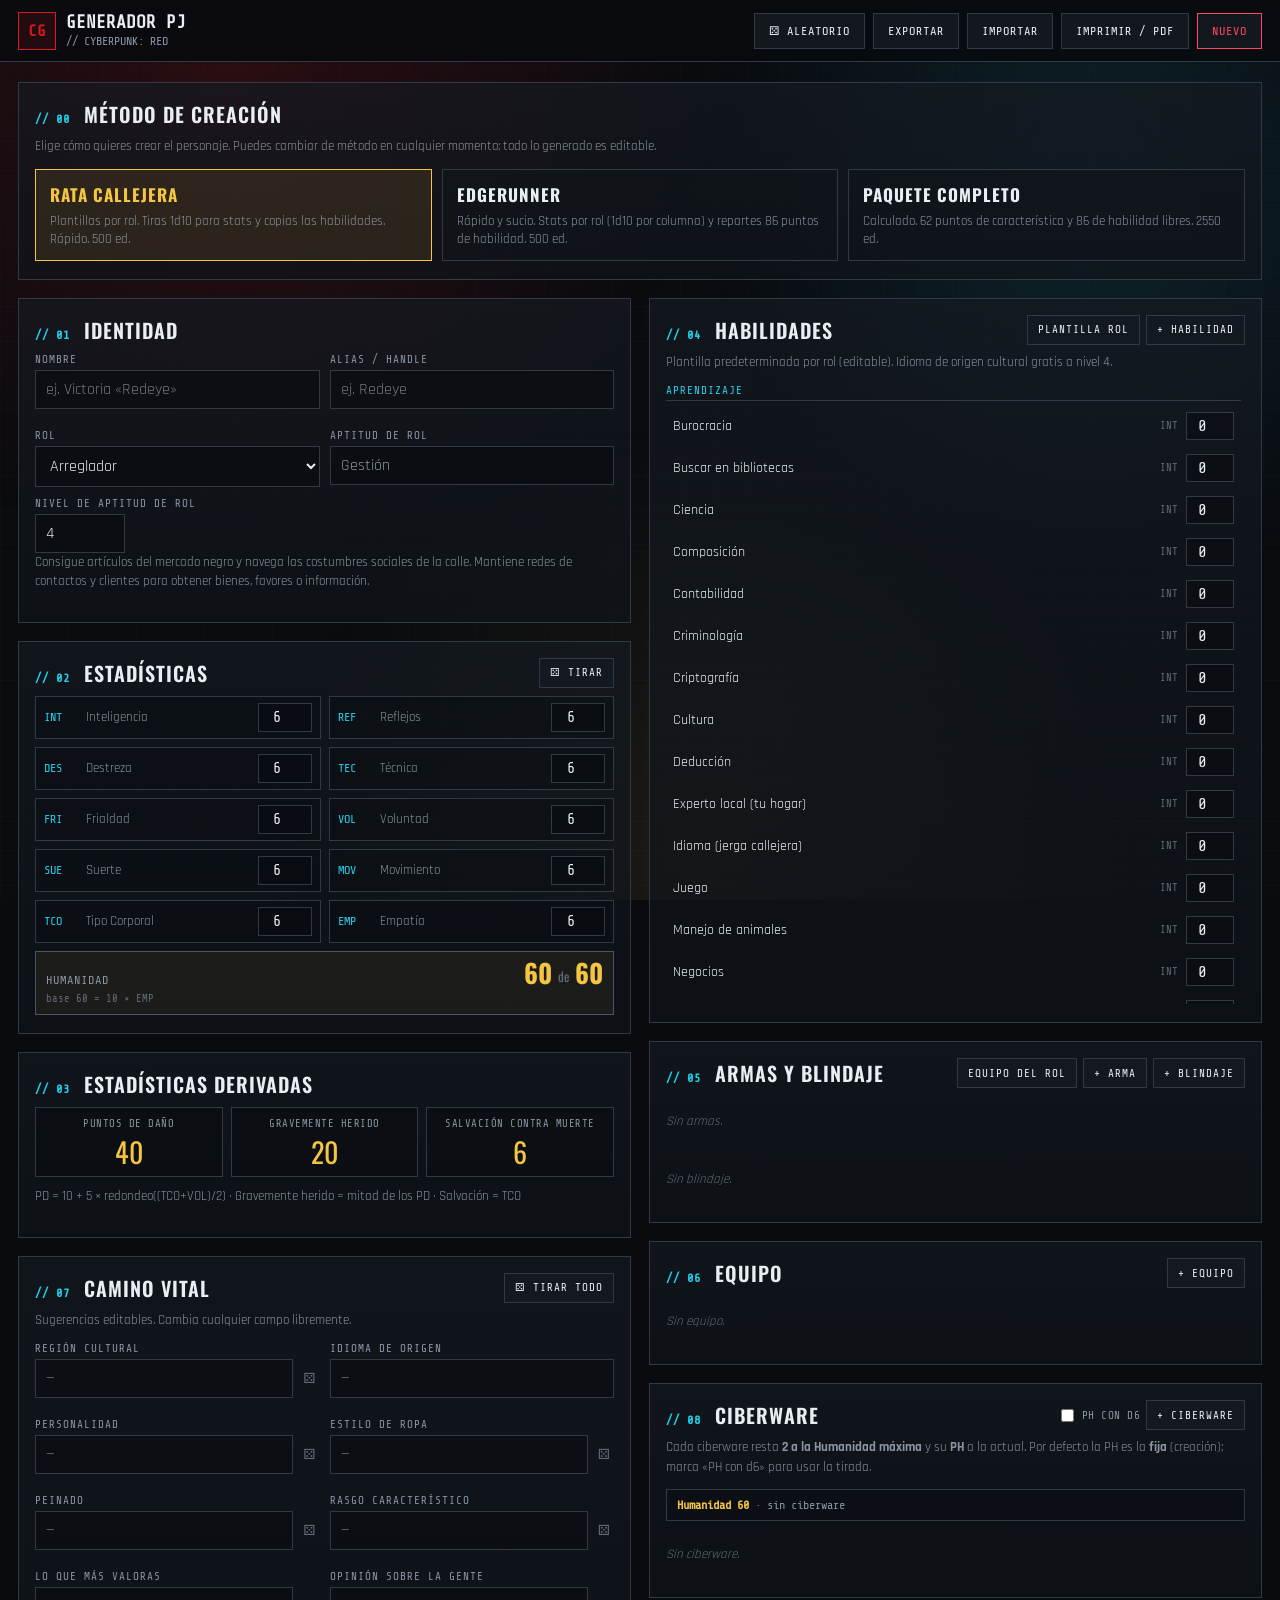
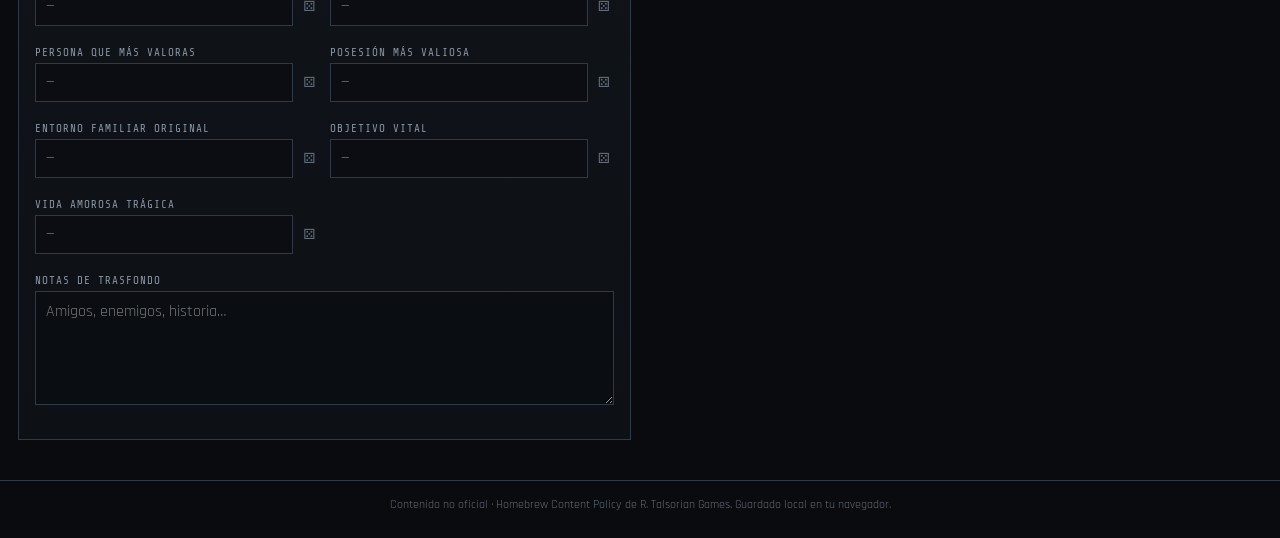
==== character-generator/index.html @ e517148e "Add Trauma Team data, HTML structure, and CSS styles for Cyberpunk RED application" ====
<!doctype html>
<html lang="es">
  <head>
    <meta charset="UTF-8" />
    <meta name="viewport" content="width=device-width, initial-scale=1.0" />
    <meta
      name="description"
      content="Generador de personajes para Cyberpunk RED: rol, estadísticas, habilidades, equipo, ciberware y camino vital con las reglas del manual básico."
    />
    <title>Generador de personajes // CyberPunk: RED</title>
    <link rel="preconnect" href="https://fonts.googleapis.com" />
    <link rel="preconnect" href="https://fonts.gstatic.com" crossorigin />
    <link
      href="https://fonts.googleapis.com/css2?family=Rajdhani:wght@400;500;600;700&family=Oswald:wght@400;500;600;700&family=Share+Tech+Mono&display=swap"
      rel="stylesheet"
    />
    <link rel="stylesheet" href="./styles.css" />
  </head>
  <body>
    <div class="hud-grid-field" aria-hidden="true"></div>
    <div class="hud-radial" aria-hidden="true"></div>
    <div class="hud-scanlines" aria-hidden="true"></div>

    <div class="app-shell">
      <!-- ============= TOPBAR ============= -->
      <header class="topbar">
        <a href="../" class="brand-lockup" aria-label="Volver al terminal">
          <span class="brand-mark">CG</span>
          <span class="brand-text">
            <strong>GENERADOR PJ</strong>
            <small>// CyberPunk: RED</small>
          </span>
        </a>
        <div class="topbar-actions">
          <button class="command-button" type="button" data-action="randomize" title="Autocompletar personaje al azar">
            ⚄ Aleatorio
          </button>
          <button class="command-button" type="button" data-action="export" title="Exportar personaje (JSON)">
            Exportar
          </button>
          <button class="command-button" type="button" data-action="import" title="Importar personaje (JSON)">
            Importar
          </button>
          <button class="command-button" type="button" data-action="print" title="Imprimir / Guardar como PDF">
            Imprimir / PDF
          </button>
          <button class="command-button danger" type="button" data-action="reset" title="Empezar de cero">
            Nuevo
          </button>
        </div>
      </header>

      <main class="workspace">
        <!-- ============= MÉTODO ============= -->
        <section class="card" id="cardMethod">
          <h2 class="section-title"><span class="section-mono">// 00</span> Método de creación</h2>
          <p class="hint">
            Elige cómo quieres crear el personaje. Puedes cambiar de método en cualquier momento; todo lo generado es
            editable.
          </p>
          <div class="method-grid" id="methodGrid">
            <button class="method-chip" type="button" data-method="streetrat">
              <strong>Rata Callejera</strong>
              <span>Plantillas por rol. Tiras 1d10 para stats y copias las habilidades. Rápido. 500&thinsp;ed.</span>
            </button>
            <button class="method-chip" type="button" data-method="edgerunner">
              <strong>Edgerunner</strong>
              <span>Rápido y sucio. Stats por rol (1d10 por columna) y repartes 86 puntos de habilidad. 500&thinsp;ed.</span>
            </button>
            <button class="method-chip" type="button" data-method="complete">
              <strong>Paquete Completo</strong>
              <span>Calculado. 62 puntos de característica y 86 de habilidad libres. 2550&thinsp;ed.</span>
            </button>
          </div>
        </section>

        <div class="columns">
          <!-- ============= COLUMNA IZQUIERDA ============= -->
          <div class="col col-left">
            <!-- Identidad -->
            <section class="card" id="cardIdentity">
              <h2 class="section-title"><span class="section-mono">// 01</span> Identidad</h2>
              <div class="grid-2">
                <div class="field">
                  <label class="field-label" for="charName">Nombre</label>
                  <input id="charName" class="input" type="text" placeholder="ej. Victoria «Redeye»" />
                </div>
                <div class="field">
                  <label class="field-label" for="charAlias">Alias / Handle</label>
                  <input id="charAlias" class="input" type="text" placeholder="ej. Redeye" />
                </div>
                <div class="field">
                  <label class="field-label" for="roleSelect">Rol</label>
                  <select id="roleSelect" class="input"></select>
                </div>
                <div class="field">
                  <label class="field-label" for="roleAbility">Aptitud de rol</label>
                  <input id="roleAbility" class="input" type="text" readonly />
                </div>
              </div>
              <div class="field">
                <label class="field-label" for="roleAbilityRank">Nivel de aptitud de rol</label>
                <input id="roleAbilityRank" class="input input-narrow" type="number" min="1" max="10" value="4" />
                <p class="hint" id="roleAbilityDesc"></p>
              </div>
            </section>

            <!-- Estadísticas -->
            <section class="card" id="cardStats">
              <div class="card-head">
                <h2 class="section-title"><span class="section-mono">// 02</span> Estadísticas</h2>
                <div class="head-tools">
                  <span class="budget" id="statBudget" hidden>62 pts</span>
                  <button class="command-button small" type="button" data-action="roll-stats" title="Tirar estadísticas">
                    ⚄ Tirar
                  </button>
                </div>
              </div>
              <div class="stat-grid" id="statGrid"></div>
              <div class="stat-hum" id="statHum">
                <div class="stat-hum-main">
                  <span class="stat-hum-label">Humanidad</span>
                  <span class="stat-hum-value"><b id="statHumCur">—</b><span class="stat-hum-sep">de</span><b id="statHumMax">—</b></span>
                </div>
                <span class="stat-hum-note" id="statHumNote"></span>
              </div>
            </section>

            <!-- Derivadas -->
            <section class="card" id="cardDerived">
              <h2 class="section-title"><span class="section-mono">// 03</span> Estadísticas derivadas</h2>
              <div class="derived-grid derived-grid-3" id="derivedGrid">
                <div class="derived-box">
                  <span class="derived-label">Puntos de daño</span>
                  <span class="derived-value" id="dHp">—</span>
                </div>
                <div class="derived-box">
                  <span class="derived-label">Gravemente herido</span>
                  <span class="derived-value" id="dSw">—</span>
                </div>
                <div class="derived-box">
                  <span class="derived-label">Salvación contra muerte</span>
                  <span class="derived-value" id="dDeath">—</span>
                </div>
              </div>
              <p class="hint">
                PD = 10 + 5 × redondeo((TCO+VOL)/2) · Gravemente herido = mitad de los PD · Salvación = TCO
              </p>
            </section>

            <!-- Camino vital -->
            <section class="card" id="cardLifepath">
              <div class="card-head">
                <h2 class="section-title"><span class="section-mono">// 07</span> Camino vital</h2>
                <button class="command-button small" type="button" data-action="roll-lifepath" title="Tirar camino vital">
                  ⚄ Tirar todo
                </button>
              </div>
              <p class="hint">Sugerencias editables. Cambia cualquier campo libremente.</p>
              <div class="lifepath-grid" id="lifepathGrid"></div>
              <div class="field">
                <label class="field-label" for="lifepathNotes">Notas de trasfondo</label>
                <textarea id="lifepathNotes" class="input textarea" rows="4" placeholder="Amigos, enemigos, historia…"></textarea>
              </div>
            </section>
          </div>

          <!-- ============= COLUMNA DERECHA ============= -->
          <div class="col col-right">
            <!-- Habilidades -->
            <section class="card" id="cardSkills">
              <div class="card-head">
                <h2 class="section-title"><span class="section-mono">// 04</span> Habilidades</h2>
                <div class="head-tools">
                  <span class="budget" id="skillBudget" hidden>86 pts</span>
                  <button class="command-button small" type="button" data-action="apply-package" title="Aplicar plantilla del rol">
                    Plantilla rol
                  </button>
                  <button class="command-button small" type="button" data-action="add-skill" title="Añadir habilidad">
                    + Habilidad
                  </button>
                </div>
              </div>
              <p class="hint" id="skillHint"></p>
              <div class="skill-list" id="skillList"></div>
            </section>

            <!-- Armas y blindaje -->
            <section class="card" id="cardCombat">
              <div class="card-head">
                <h2 class="section-title"><span class="section-mono">// 05</span> Armas y blindaje</h2>
                <div class="head-tools">
                  <button class="command-button small" type="button" data-action="starter-gear" title="Equipo inicial del rol">
                    Equipo del rol
                  </button>
                  <button class="command-button small" type="button" data-action="add-weapon">+ Arma</button>
                  <button class="command-button small" type="button" data-action="add-armor">+ Blindaje</button>
                </div>
              </div>
              <div class="tag-list" id="weaponList"></div>
              <div class="tag-list" id="armorList"></div>
            </section>

            <!-- Equipo -->
            <section class="card" id="cardGear">
              <div class="card-head">
                <h2 class="section-title"><span class="section-mono">// 06</span> Equipo</h2>
                <button class="command-button small" type="button" data-action="add-gear">+ Equipo</button>
              </div>
              <div class="tag-list" id="gearList"></div>
            </section>

            <!-- Ciberware -->
            <section class="card" id="cardCyber">
              <div class="card-head">
                <h2 class="section-title"><span class="section-mono">// 08</span> Ciberware</h2>
                <div class="head-tools">
                  <label class="check" title="Por defecto la PH es fija (creación). Marca para tirar el d6.">
                    <input type="checkbox" id="cyberRollToggle" /> PH con d6
                  </label>
                  <button class="command-button small" type="button" data-action="reroll-ph" id="rerollPhBtn" hidden>
                    ⚄ Tirar PH
                  </button>
                  <button class="command-button small" type="button" data-action="add-cyber">+ Ciberware</button>
                </div>
              </div>
              <p class="hint">
                Cada ciberware resta <strong>2 a la Humanidad máxima</strong> y su <strong>PH</strong> a la actual.
                Por defecto la PH es la <strong>fija</strong> (creación); marca «PH con d6» para usar la tirada.
              </p>
              <div class="cyber-summary" id="cyberSummary"></div>
              <div class="tag-list" id="cyberList"></div>
            </section>
          </div>
        </div>
      </main>

      <footer class="app-footer">
        <span>Contenido no oficial · Homebrew Content Policy de R. Talsorian Games. Guardado local en tu navegador.</span>
      </footer>
    </div>

    <!-- ============= MODAL PICKER ============= -->
    <div class="modal-backdrop" id="modalBackdrop" hidden>
      <div class="modal" role="dialog" aria-modal="true" aria-labelledby="modalTitle">
        <div class="modal-head">
          <h3 id="modalTitle">Añadir</h3>
          <button class="icon-button" type="button" data-action="close-modal" aria-label="Cerrar">×</button>
        </div>
        <input id="modalSearch" class="input" type="text" placeholder="Buscar…" autocomplete="off" />
        <div class="modal-body" id="modalBody"></div>
        <div class="modal-foot">
          <button class="command-button" type="button" data-action="close-modal">Cerrar</button>
          <button class="command-button primary" type="button" data-action="add-custom">Añadir texto libre</button>
        </div>
      </div>
    </div>

    <!-- ============= HOJA IMPRIMIBLE ============= -->
    <div id="printSheet" class="print-sheet" aria-hidden="true"></div>

    <input type="file" id="importFile" accept="application/json,.json" hidden />

    <script src="./data.js"></script>
    <script src="./app.js"></script>
  </body>
</html>
---- character-generator/styles.css ----
:root {
  --bg: #090b0f;
  --bg-elevated: #10141a;
  --bg-panel: #151a21;
  --bg-panel-2: #1b2028;
  --fg: #e9eef2;
  --muted: #8a95a3;
  --muted-2: #626b78;
  --border: #303946;
  --border-strong: #4a5464;
  --primary: #f5c542;
  --danger: #ff4661;
  --danger-2: #d71920;
  --cyan: #22d3ee;
  --success: #35d07f;
  --warning: #f5a623;
  --font-ui: "Rajdhani", system-ui, sans-serif;
  --font-display: "Oswald", "Arial Narrow", sans-serif;
  --font-mono: "Share Tech Mono", ui-monospace, monospace;
}

* {
  box-sizing: border-box;
}

[hidden] {
  display: none !important;
}

html,
body {
  min-height: 100%;
}

body {
  margin: 0;
  background: var(--bg);
  color: var(--fg);
  font-family: var(--font-ui);
  overflow-x: hidden;
}

button {
  font: inherit;
  color: inherit;
  cursor: pointer;
}

input,
select,
textarea {
  font: inherit;
  color: inherit;
}

/* ============= HUD ============= */
.hud-grid-field,
.hud-radial,
.hud-scanlines {
  pointer-events: none;
  position: fixed;
  inset: 0;
  z-index: 0;
}

.hud-grid-field {
  background-image:
    linear-gradient(rgba(245, 197, 66, 0.06) 1px, transparent 1px),
    linear-gradient(90deg, rgba(245, 197, 66, 0.06) 1px, transparent 1px);
  background-size: 34px 34px;
  opacity: 0.35;
}

.hud-radial {
  background:
    radial-gradient(circle at 18% 10%, rgba(215, 25, 32, 0.16), transparent 36%),
    radial-gradient(circle at 85% 22%, rgba(34, 211, 238, 0.12), transparent 30%),
    radial-gradient(circle at 55% 95%, rgba(245, 197, 66, 0.08), transparent 40%);
}

.hud-scanlines {
  background: repeating-linear-gradient(
    180deg,
    rgba(255, 255, 255, 0.03) 0,
    rgba(255, 255, 255, 0.03) 1px,
    transparent 2px,
    transparent 5px
  );
  mix-blend-mode: overlay;
}

.app-shell {
  position: relative;
  z-index: 1;
  min-height: 100vh;
  display: grid;
  grid-template-rows: auto 1fr auto;
}

/* ============= TOPBAR ============= */
.topbar {
  position: sticky;
  top: 0;
  z-index: 30;
  display: flex;
  align-items: center;
  justify-content: space-between;
  gap: 16px;
  min-height: 62px;
  padding: 10px 18px;
  border-bottom: 1px solid var(--border);
  background: rgba(9, 11, 15, 0.92);
  -webkit-backdrop-filter: blur(14px);
  backdrop-filter: blur(14px);
}

.brand-lockup {
  display: inline-flex;
  align-items: center;
  min-width: 0;
  gap: 10px;
  font-family: var(--font-mono);
  text-transform: uppercase;
  color: inherit;
  text-decoration: none;
  transition: opacity 140ms ease;
}

.brand-lockup:hover {
  opacity: 0.85;
}

.brand-lockup strong {
  display: block;
  font-size: 18px;
  line-height: 1;
}

.brand-lockup small {
  display: block;
  margin-top: 3px;
  color: var(--muted);
  font-size: 12px;
}

.brand-mark {
  display: grid;
  place-items: center;
  width: 38px;
  height: 38px;
  border: 1px solid var(--danger-2);
  background: rgba(215, 25, 32, 0.12);
  color: var(--danger-2);
  font-weight: 700;
}

.topbar-actions {
  display: flex;
  align-items: center;
  justify-content: flex-end;
  gap: 8px;
  flex-wrap: wrap;
}

/* ============= BUTTONS ============= */
.command-button,
.icon-button {
  display: inline-flex;
  align-items: center;
  justify-content: center;
  gap: 6px;
  padding: 8px 14px;
  min-height: 36px;
  border: 1px solid var(--border);
  background: rgba(21, 26, 33, 0.9);
  color: var(--fg);
  font-family: var(--font-mono);
  font-size: 12px;
  letter-spacing: 1px;
  text-transform: uppercase;
  transition:
    border-color 140ms ease,
    background 140ms ease,
    color 140ms ease,
    transform 90ms ease;
}

.command-button.small {
  padding: 5px 10px;
  min-height: 30px;
  font-size: 11px;
}

.command-button:hover,
.icon-button:hover {
  border-color: var(--primary);
  color: var(--primary);
}

.command-button:active,
.icon-button:active {
  transform: translateY(1px);
}

.command-button.primary {
  border-color: var(--primary);
  background: rgba(245, 197, 66, 0.14);
  color: var(--primary);
}

.command-button.primary:hover {
  background: rgba(245, 197, 66, 0.24);
}

.command-button.danger {
  border-color: var(--danger);
  color: var(--danger);
}

.command-button.danger:hover {
  background: rgba(255, 70, 97, 0.12);
}

.icon-button {
  width: 34px;
  min-height: 34px;
  padding: 0;
  font-size: 18px;
}

/* ============= WORKSPACE ============= */
.workspace {
  width: 100%;
  max-width: 1280px;
  margin: 0 auto;
  padding: 20px 18px 40px;
}

.columns {
  display: grid;
  grid-template-columns: 1fr 1fr;
  gap: 18px;
  margin-top: 18px;
}

.col {
  display: flex;
  flex-direction: column;
  gap: 18px;
  min-width: 0;
}

@media (max-width: 900px) {
  .columns {
    grid-template-columns: 1fr;
  }
}

/* ============= CARDS ============= */
.card {
  position: relative;
  border: 1px solid var(--border);
  background: linear-gradient(180deg, rgba(21, 26, 33, 0.7), rgba(16, 20, 26, 0.7));
  padding: 16px 16px 18px;
}

.card-head {
  display: flex;
  align-items: center;
  justify-content: space-between;
  gap: 10px;
  flex-wrap: wrap;
  margin-bottom: 8px;
}

.head-tools {
  display: inline-flex;
  align-items: center;
  gap: 6px;
  flex-wrap: wrap;
}

.section-title {
  margin: 0 0 8px;
  font-family: var(--font-display);
  font-weight: 600;
  font-size: 20px;
  text-transform: uppercase;
  letter-spacing: 1px;
}

.card-head .section-title {
  margin: 0;
}

.section-mono {
  font-family: var(--font-mono);
  font-size: 12px;
  color: var(--cyan);
  margin-right: 8px;
  letter-spacing: 1px;
}

.hint {
  margin: 0 0 12px;
  color: var(--muted);
  font-size: 13px;
  line-height: 1.5;
}

.budget {
  font-family: var(--font-mono);
  font-size: 12px;
  padding: 4px 10px;
  border: 1px solid var(--border);
  background: rgba(21, 26, 33, 0.7);
  color: var(--primary);
  white-space: nowrap;
}

.budget.over {
  border-color: var(--danger);
  color: var(--danger);
}

.budget.exact {
  border-color: var(--success);
  color: var(--success);
}

/* ============= METHOD ============= */
.method-grid {
  display: grid;
  grid-template-columns: repeat(3, 1fr);
  gap: 10px;
}

@media (max-width: 720px) {
  .method-grid {
    grid-template-columns: 1fr;
  }
}

.method-chip {
  text-align: left;
  border: 1px solid var(--border);
  background: rgba(16, 20, 26, 0.7);
  padding: 12px 14px;
  transition:
    border-color 140ms ease,
    background 140ms ease;
}

.method-chip strong {
  display: block;
  font-family: var(--font-display);
  font-size: 17px;
  text-transform: uppercase;
  letter-spacing: 1px;
}

.method-chip span {
  display: block;
  margin-top: 5px;
  color: var(--muted);
  font-size: 12.5px;
  line-height: 1.45;
}

.method-chip:hover {
  border-color: var(--border-strong);
}

.method-chip.active {
  border-color: var(--primary);
  background: rgba(245, 197, 66, 0.1);
}

.method-chip.active strong {
  color: var(--primary);
}

/* ============= FIELDS ============= */
.field {
  margin-bottom: 10px;
}

.field-label {
  display: block;
  margin-bottom: 4px;
  font-family: var(--font-mono);
  font-size: 11px;
  text-transform: uppercase;
  letter-spacing: 1px;
  color: var(--muted);
}

.input {
  width: 100%;
  padding: 8px 10px;
  border: 1px solid var(--border);
  background: rgba(9, 11, 15, 0.6);
  color: var(--fg);
  outline: none;
  transition: border-color 140ms ease;
}

.input:focus {
  border-color: var(--primary);
}

.input[readonly] {
  color: var(--muted);
}

.input-narrow {
  width: 90px;
}

.textarea {
  resize: vertical;
  min-height: 60px;
  line-height: 1.5;
}

.grid-2 {
  display: grid;
  grid-template-columns: 1fr 1fr;
  gap: 10px;
}

@media (max-width: 560px) {
  .grid-2 {
    grid-template-columns: 1fr;
  }
}

/* ============= STAT GRID ============= */
.stat-grid {
  display: grid;
  grid-template-columns: repeat(2, 1fr);
  gap: 8px;
}

@media (max-width: 560px) {
  .stat-grid {
    grid-template-columns: 1fr;
  }
}

.stat-row {
  display: flex;
  align-items: center;
  gap: 8px;
  border: 1px solid var(--border);
  background: rgba(9, 11, 15, 0.4);
  padding: 6px 8px;
}

.stat-abbr {
  font-family: var(--font-mono);
  font-size: 12px;
  color: var(--cyan);
  width: 34px;
  flex: none;
}

.stat-name {
  flex: 1;
  font-size: 13px;
  color: var(--muted);
  min-width: 0;
  overflow: hidden;
  text-overflow: ellipsis;
  white-space: nowrap;
}

.stat-input {
  width: 54px;
  flex: none;
  text-align: center;
  font-family: var(--font-mono);
  font-size: 15px;
  padding: 5px 4px;
}

/* Humanidad dentro de Estadísticas (derivada de EMP) */
.stat-hum {
  margin-top: 8px;
  border: 1px solid var(--border-strong);
  background: rgba(245, 197, 66, 0.06);
  padding: 8px 10px;
}

.stat-hum-main {
  display: flex;
  align-items: baseline;
  justify-content: space-between;
  gap: 10px;
}

.stat-hum-label {
  font-family: var(--font-mono);
  font-size: 12px;
  text-transform: uppercase;
  letter-spacing: 1px;
  color: var(--muted);
}

.stat-hum-value {
  font-family: var(--font-display);
  font-size: 26px;
  line-height: 1;
  color: var(--primary);
}

.stat-hum-sep {
  font-size: 13px;
  color: var(--muted-2);
  margin: 0 6px;
  vertical-align: middle;
}

.stat-hum-note {
  display: block;
  margin-top: 5px;
  font-family: var(--font-mono);
  font-size: 10.5px;
  color: var(--muted-2);
  line-height: 1.4;
}

/* ============= DERIVED ============= */
.derived-grid {
  display: grid;
  grid-template-columns: repeat(4, 1fr);
  gap: 8px;
  margin-bottom: 10px;
}

.derived-grid-3 {
  grid-template-columns: repeat(3, 1fr);
}

@media (max-width: 560px) {
  .derived-grid {
    grid-template-columns: repeat(2, 1fr);
  }
}

.derived-box {
  border: 1px solid var(--border);
  background: rgba(9, 11, 15, 0.5);
  padding: 10px 8px;
  text-align: center;
}

.derived-label {
  display: block;
  font-family: var(--font-mono);
  font-size: 10.5px;
  text-transform: uppercase;
  letter-spacing: 0.5px;
  color: var(--muted);
  line-height: 1.3;
}

.derived-value {
  display: block;
  margin-top: 6px;
  font-family: var(--font-display);
  font-size: 28px;
  color: var(--primary);
  line-height: 1;
}

.derived-sub {
  display: block;
  margin-top: 4px;
  font-family: var(--font-mono);
  font-size: 10px;
  color: var(--muted-2);
}

.check {
  display: inline-flex;
  align-items: center;
  gap: 5px;
  font-family: var(--font-mono);
  font-size: 11px;
  text-transform: uppercase;
  letter-spacing: 0.5px;
  color: var(--muted);
  cursor: pointer;
  -webkit-user-select: none;
  user-select: none;
}

.check input {
  accent-color: var(--primary);
  cursor: pointer;
}

.cyber-summary {
  font-family: var(--font-mono);
  font-size: 12px;
  color: var(--muted);
  border: 1px solid var(--border);
  background: rgba(9, 11, 15, 0.4);
  padding: 6px 10px;
  margin-bottom: 8px;
  line-height: 1.5;
}

.cyber-sum-hum {
  color: var(--primary);
  font-weight: 600;
}

.cyber-sum-mode {
  color: var(--cyan);
}

/* ============= SKILLS ============= */
.skill-list {
  display: flex;
  flex-direction: column;
  gap: 4px;
  max-height: 620px;
  overflow-y: auto;
  padding-right: 4px;
}

.skill-cat {
  font-family: var(--font-mono);
  font-size: 11px;
  text-transform: uppercase;
  letter-spacing: 1px;
  color: var(--cyan);
  margin: 10px 0 2px;
  padding-bottom: 3px;
  border-bottom: 1px solid var(--border);
}

.skill-cat:first-child {
  margin-top: 0;
}

.skill-row {
  display: flex;
  align-items: center;
  gap: 8px;
  padding: 4px 6px;
  border: 1px solid transparent;
}

.skill-row:hover {
  border-color: var(--border);
  background: rgba(9, 11, 15, 0.4);
}

.skill-row.has-level {
  background: rgba(245, 197, 66, 0.05);
}

.skill-name {
  flex: 1;
  font-size: 13.5px;
  min-width: 0;
}

.skill-name .x2 {
  color: var(--warning);
  font-size: 11px;
  font-family: var(--font-mono);
  margin-left: 4px;
}

.skill-stat {
  font-family: var(--font-mono);
  font-size: 10.5px;
  color: var(--muted-2);
  flex: none;
}

.skill-input {
  width: 48px;
  flex: none;
  text-align: center;
  font-family: var(--font-mono);
  padding: 4px 2px;
}

.skill-remove {
  flex: none;
  border: none;
  background: none;
  color: var(--muted-2);
  font-size: 16px;
  padding: 0 4px;
  line-height: 1;
}

.skill-remove:hover {
  color: var(--danger);
}

/* ============= TAG LISTS ============= */
.tag-list {
  display: flex;
  flex-direction: column;
  gap: 6px;
  margin-bottom: 8px;
}

.tag-list:last-child {
  margin-bottom: 0;
}

.tag-item {
  display: flex;
  align-items: flex-start;
  gap: 8px;
  border: 1px solid var(--border);
  background: rgba(9, 11, 15, 0.4);
  padding: 8px 10px;
}

.tag-main {
  flex: 1;
  min-width: 0;
}

.tag-title {
  font-size: 14px;
  font-weight: 600;
}

.tag-meta {
  display: block;
  margin-top: 2px;
  font-size: 12px;
  color: var(--muted);
  line-height: 1.4;
}

.tag-badge {
  font-family: var(--font-mono);
  font-size: 10px;
  padding: 2px 6px;
  border: 1px solid var(--border);
  color: var(--cyan);
  flex: none;
  white-space: nowrap;
}

.tag-remove {
  flex: none;
  border: none;
  background: none;
  color: var(--muted-2);
  font-size: 18px;
  line-height: 1;
  padding: 0 2px;
}

.tag-remove:hover {
  color: var(--danger);
}

.empty-note {
  color: var(--muted-2);
  font-size: 13px;
  font-style: italic;
  padding: 4px 0;
}

/* ============= LIFEPATH ============= */
.lifepath-grid {
  display: grid;
  grid-template-columns: 1fr 1fr;
  gap: 10px;
  margin-bottom: 10px;
}

@media (max-width: 560px) {
  .lifepath-grid {
    grid-template-columns: 1fr;
  }
}

/* ============= MODAL ============= */
.modal-backdrop {
  position: fixed;
  inset: 0;
  z-index: 100;
  display: grid;
  place-items: center;
  padding: 20px;
  background: rgba(6, 8, 11, 0.8);
  -webkit-backdrop-filter: blur(4px);
  backdrop-filter: blur(4px);
}

.modal {
  width: min(560px, 100%);
  max-height: 82vh;
  display: flex;
  flex-direction: column;
  border: 1px solid var(--border-strong);
  background: var(--bg-elevated);
  padding: 16px;
}

.modal-head {
  display: flex;
  align-items: center;
  justify-content: space-between;
  margin-bottom: 10px;
}

.modal-head h3 {
  margin: 0;
  font-family: var(--font-display);
  text-transform: uppercase;
  letter-spacing: 1px;
}

.modal-body {
  margin-top: 10px;
  overflow-y: auto;
  display: flex;
  flex-direction: column;
  gap: 4px;
}

.pick-item {
  text-align: left;
  border: 1px solid var(--border);
  background: rgba(9, 11, 15, 0.4);
  padding: 8px 10px;
  transition: border-color 120ms ease;
}

.pick-item:hover {
  border-color: var(--primary);
}

.pick-item strong {
  display: block;
  font-size: 14px;
}

.pick-item small {
  display: block;
  margin-top: 2px;
  color: var(--muted);
  font-size: 12px;
  line-height: 1.4;
}

.pick-group {
  font-family: var(--font-mono);
  font-size: 11px;
  text-transform: uppercase;
  color: var(--cyan);
  letter-spacing: 1px;
  margin: 10px 0 2px;
}

.pick-group:first-child {
  margin-top: 0;
}

.modal-foot {
  display: flex;
  justify-content: flex-end;
  gap: 8px;
  margin-top: 12px;
}

/* ============= FOOTER ============= */
.app-footer {
  padding: 16px 18px 26px;
  text-align: center;
  color: var(--muted-2);
  font-size: 12px;
  border-top: 1px solid var(--border);
}

/* ============= PRINT SHEET (hoja oficial CPR) ============= */
.print-sheet {
  display: none;
}

@media screen {
  #printSheet {
    display: none;
  }
}

@media print {
  .hud-grid-field,
  .hud-radial,
  .hud-scanlines,
  .app-shell,
  .topbar,
  .workspace,
  .app-footer,
  .modal-backdrop {
    display: none !important;
  }

  body {
    background: #fff;
    color: #111;
    font-family: "Rajdhani", system-ui, sans-serif;
  }

  @page {
    size: A4 landscape;
    margin: 6mm;
  }

  #printSheet {
    display: block !important;
    color: #111;
  }

  .cs-page {
    position: relative;
    width: 100%;
    padding: 4px 2px;
    color: #111;
  }

  .cs-page + .cs-page {
    break-before: page;
  }

  .cs-brand {
    position: absolute;
    top: 0;
    right: 4px;
    font-family: "Oswald", sans-serif;
    font-style: italic;
    font-weight: 700;
    font-size: 15px;
    color: #e0202a;
    letter-spacing: 0.5px;
  }
  .cs-brand span {
    font-size: 8px;
    letter-spacing: 4px;
    margin-left: 3px;
  }

  .cs-red-h,
  .cs-blk-h {
    font-family: "Oswald", sans-serif;
    text-transform: uppercase;
    font-size: 11px;
    letter-spacing: 1px;
    margin: 5px 0 3px;
    padding: 2px 6px;
    color: #fff;
  }
  .cs-red-h {
    background: #e0202a;
  }
  .cs-blk-h {
    background: #111;
  }

  /* ---- Página 1 layout ---- */
  .cs-p1 {
    display: grid;
    grid-template-columns: 150px 44px 1fr 1fr 1fr;
    gap: 5px;
    margin-top: 14px;
  }

  .cs-left {
    display: flex;
    flex-direction: column;
    gap: 4px;
  }
  .cs-portrait {
    border: 1.5px solid #e0202a;
    height: 120px;
  }
  .cs-field label,
  .cs-lpcell label,
  .cs-hum label,
  .cs-dmgbox label {
    display: block;
    font-family: "Oswald", sans-serif;
    text-transform: uppercase;
    font-size: 7.5px;
    letter-spacing: 0.5px;
    color: #111;
    font-weight: 600;
  }
  .cs-field {
    border-bottom: 1.5px solid #e0202a;
    padding-bottom: 1px;
  }
  .cs-val {
    font-size: 9px;
    min-height: 11px;
    line-height: 1.2;
  }
  .cs-notes .cs-val {
    min-height: 40px;
  }
  .cs-rank {
    display: inline-block;
    background: #e0202a;
    color: #fff;
    font-size: 7px;
    padding: 0 3px;
    margin-left: 4px;
    vertical-align: middle;
  }
  .cs-hum {
    border: 1.5px solid #e0202a;
    padding: 2px 4px;
    margin-top: 2px;
  }
  .cs-hum-v {
    font-family: "Oswald", sans-serif;
    font-size: 20px;
    color: #e0202a;
    line-height: 1;
  }
  .cs-hum-de {
    font-size: 10px;
    color: #111;
  }
  .cs-humx {
    font-size: 7px;
    color: #111;
    font-weight: 400;
  }
  .cs-dmgrow {
    display: grid;
    grid-template-columns: 1fr 1fr;
    gap: 4px;
  }
  .cs-dmgbox {
    border: 1px solid #333;
    padding: 2px 4px;
  }
  .cs-big {
    font-family: "Oswald", sans-serif;
    font-size: 18px;
    line-height: 1;
  }
  .cs-crit {
    min-height: 20px;
  }
  .cs-death small {
    display: block;
    font-size: 6px;
    color: #e0202a;
    font-weight: 700;
    text-transform: uppercase;
    margin-top: 2px;
  }

  /* ---- Stat ladder ---- */
  .cs-ladder {
    display: flex;
    flex-direction: column;
    gap: 4px;
  }
  .cs-stat {
    border: 1.5px solid #e0202a;
    text-align: center;
    padding: 1px 0 2px;
    position: relative;
  }
  .cs-sk {
    display: block;
    font-family: "Oswald", sans-serif;
    font-size: 8px;
    font-weight: 700;
  }
  .cs-sv {
    display: block;
    font-family: "Oswald", sans-serif;
    font-size: 16px;
    line-height: 1;
  }
  .cs-sder {
    display: block;
    font-size: 7px;
    color: #e0202a;
  }
  .cs-de {
    font-size: 8px;
    color: #111;
    font-weight: 400;
  }
  .cs-blank {
    display: inline-block;
    min-width: 16px;
    border-bottom: 1px solid #111;
    vertical-align: baseline;
  }
  .cs-blank-lg {
    min-width: 34px;
  }

  /* ---- Skills ---- */
  .cs-skills {
    display: flex;
    flex-direction: column;
    gap: 3px;
  }
  .cs-cat {
    break-inside: avoid;
  }
  .cs-cathead,
  .cs-skill {
    display: grid;
    grid-template-columns: 1fr 18px 18px 22px;
    align-items: center;
  }
  .cs-cathead {
    background: #111;
    color: #fff;
    padding: 2px 4px;
    font-family: "Oswald", sans-serif;
    font-size: 7px;
    text-transform: uppercase;
    letter-spacing: 0.3px;
  }
  .cs-hc {
    text-align: center;
    font-size: 6px;
  }
  .cs-skill {
    border-bottom: 1px solid #e2e2e2;
    font-size: 7.6px;
    padding: 0 0 0 4px;
    min-height: 12px;
  }
  .cs-sn em {
    font-style: normal;
    color: #999;
    font-size: 6.5px;
  }
  .cs-sn.b {
    font-weight: 700;
  }
  .cs-sn .x2 {
    color: #e0202a;
  }
  .cs-v {
    text-align: center;
    border-left: 1px solid #e2e2e2;
    font-size: 8px;
    align-self: stretch;
  }
  .cs-base {
    background: #f0f0f0;
    font-weight: 700;
  }

  /* ---- Combat ---- */
  .cs-combat {
    display: grid;
    grid-template-columns: 320px 1fr;
    gap: 8px;
    margin-top: 6px;
  }
  .cs-armor,
  .cs-weapons {
    width: 100%;
    border-collapse: collapse;
    font-size: 8px;
  }
  .cs-armor th,
  .cs-armor td,
  .cs-weapons th,
  .cs-weapons td {
    border: 1px solid #333;
    padding: 2px 4px;
    text-align: center;
  }
  .cs-armor th,
  .cs-weapons th {
    background: #111;
    color: #fff;
    font-family: "Oswald", sans-serif;
    text-transform: uppercase;
    font-size: 7.5px;
  }
  .cs-armor .cs-al {
    background: #e0202a;
    color: #fff;
    text-align: left;
    font-weight: 700;
  }
  .cs-weapons td {
    text-align: left;
    height: 15px;
  }
  .cs-armor-note {
    font-size: 6.5px;
    color: #e0202a;
    font-weight: 700;
    text-transform: uppercase;
    text-align: center;
    margin-top: 2px;
  }

  /* ---- Página 2 ---- */
  .cs-p2 {
    display: grid;
    grid-template-columns: 1fr 1fr;
    gap: 10px;
    margin-top: 14px;
  }
  .cs-lpgrid {
    display: grid;
    grid-template-columns: 1fr 1fr;
    gap: 5px;
  }
  .cs-lpcell {
    border: 1px solid #e0202a;
    padding: 2px 4px;
    min-height: 26px;
  }
  .cs-lpcell .cs-val {
    font-size: 8.5px;
  }
  .cs-equip {
    border: 1px solid #333;
  }
  .cs-line {
    font-size: 8.5px;
    border-bottom: 1px solid #e2e2e2;
    padding: 1px 5px;
    min-height: 13px;
  }
  .cs-moda {
    border: 1px solid #e0202a;
    padding: 4px 6px;
    font-size: 9px;
    min-height: 30px;
  }

  /* ---- Página 3 · Ciberequipo ---- */
  .cs-cyber-h {
    display: inline-block;
    margin-top: 14px;
  }
  .cs-hum-line {
    font-size: 9px;
    margin: 4px 0 2px;
    color: #111;
  }
  .cs-hum-line b {
    color: #e0202a;
  }
  .cs-p3 {
    display: grid;
    grid-template-columns: 1fr 1fr 1fr;
    gap: 8px;
    margin-top: 6px;
  }
  .cs-p3-col {
    display: flex;
    flex-direction: column;
    gap: 6px;
  }
  .cs-cybox {
    break-inside: avoid;
  }
  .cs-cybhead {
    display: grid;
    grid-template-columns: 1fr 1fr;
  }
  .cs-cybtitle {
    background: #e0202a;
    color: #fff;
    font-family: "Oswald", sans-serif;
    text-transform: uppercase;
    font-size: 8px;
    font-weight: 700;
    letter-spacing: 0.3px;
    padding: 2px 5px;
    position: relative;
  }
  .cs-chk {
    display: inline-block;
    width: 8px;
    height: 8px;
    background: #fff;
    border: 1px solid #fff;
    vertical-align: middle;
    margin-left: 4px;
  }
  .cs-cybdatos {
    background: #111;
    color: #fff;
    font-family: "Oswald", sans-serif;
    text-transform: uppercase;
    font-size: 8px;
    padding: 2px 5px;
    text-align: center;
  }
  .cs-cybrow {
    display: grid;
    grid-template-columns: 1fr 1fr;
    border: 1px solid #e0202a;
    border-top: 0;
  }
  .cs-cybn,
  .cs-cybd {
    font-size: 7.5px;
    padding: 1px 4px;
    min-height: 13px;
    line-height: 1.3;
  }
  .cs-cybn {
    border-right: 1px solid #e0202a;
    font-weight: 600;
  }
  .cs-cyber-note {
    font-size: 7.5px;
    font-style: italic;
    color: #444;
    line-height: 1.4;
    margin: 4px 2px 0;
  }
}
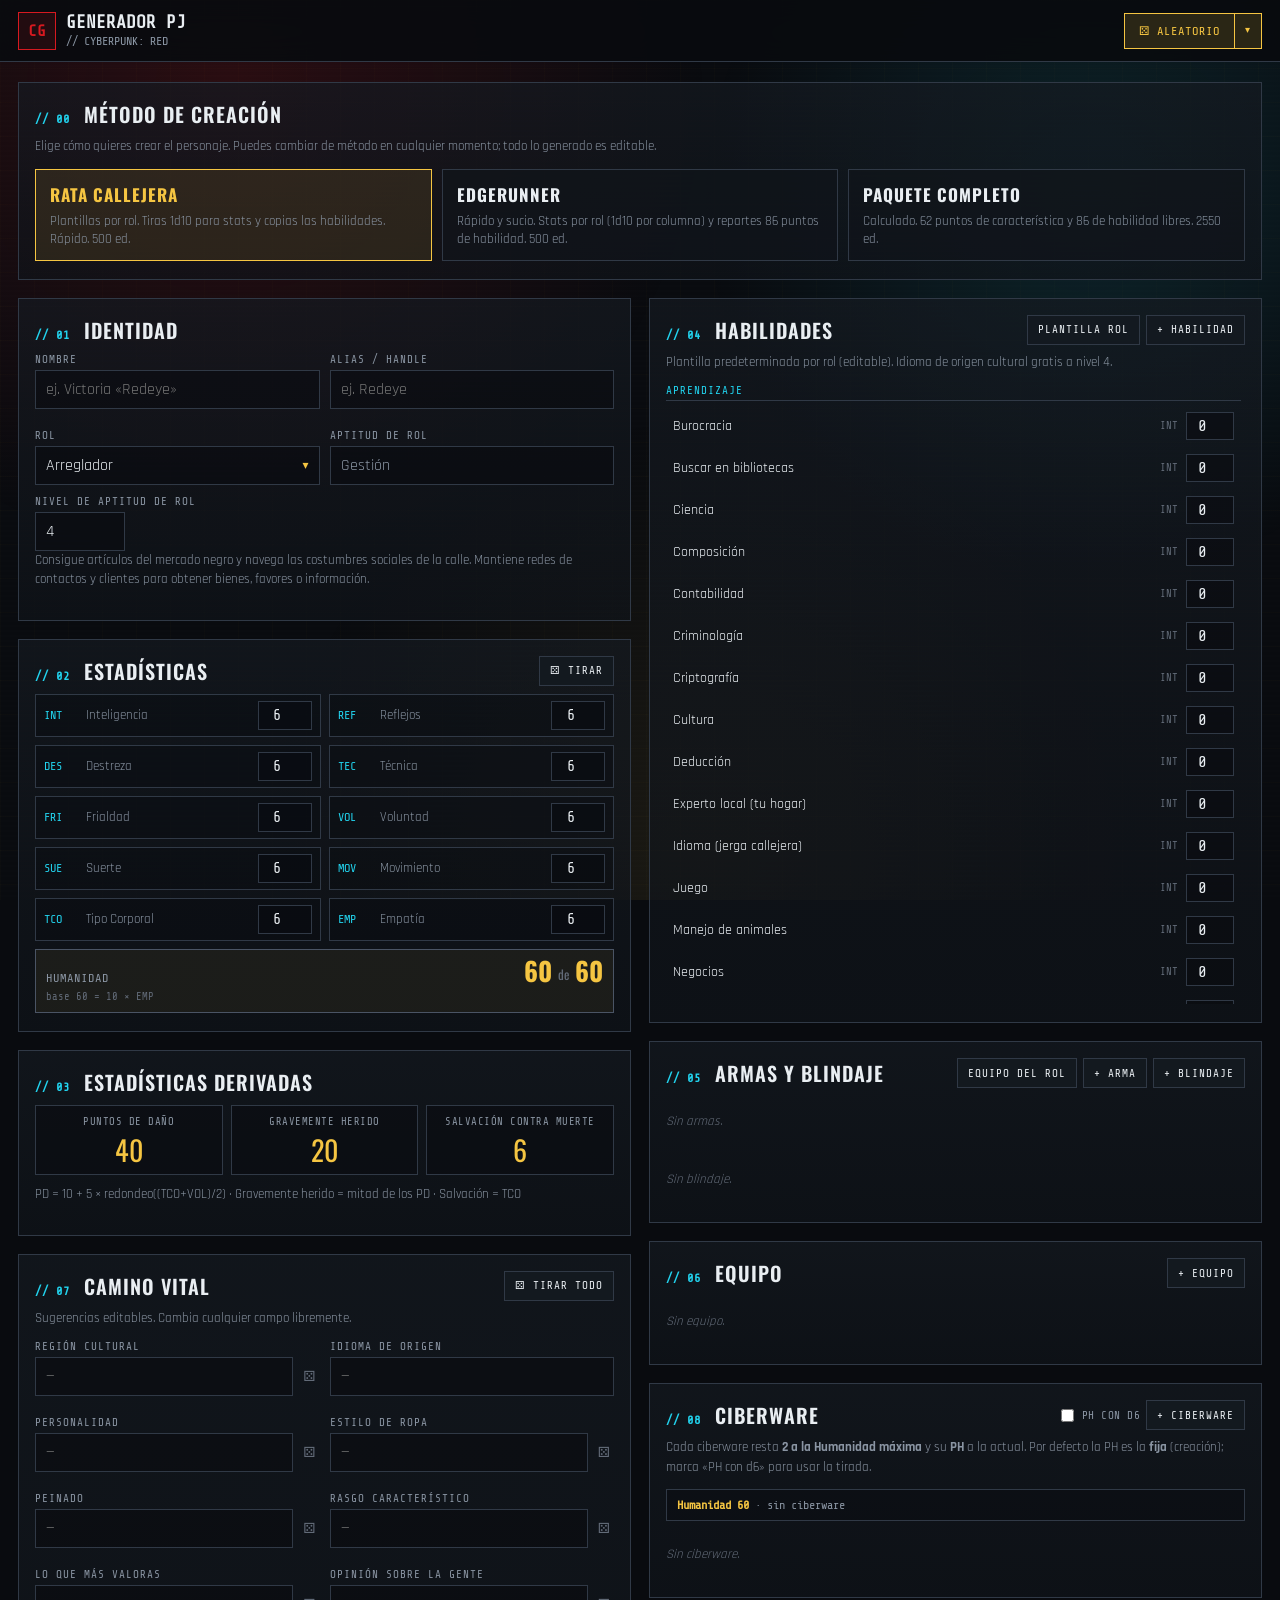
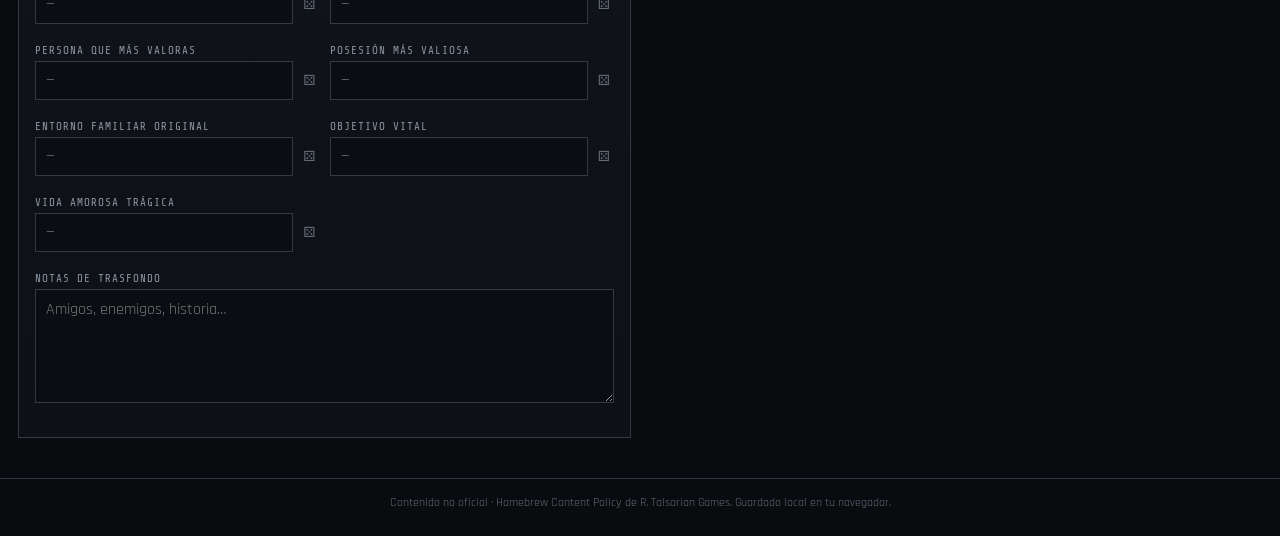
==== commit e900e5c3: "make tool topbars and selects mobile-friendly Wire the shared UI into every tool: native selects and" ====
--- a/character-generator/index.html
+++ b/character-generator/index.html
@@ -15,6 +15,7 @@
       rel="stylesheet"
     />
     <link rel="stylesheet" href="./styles.css" />
+    <link rel="stylesheet" href="../shared/ui.css" />
   </head>
   <body>
     <div class="hud-grid-field" aria-hidden="true"></div>
@@ -32,21 +33,20 @@
           </span>
         </a>
         <div class="topbar-actions">
-          <button class="command-button" type="button" data-action="randomize" title="Autocompletar personaje al azar">
-            ⚄ Aleatorio
-          </button>
-          <button class="command-button" type="button" data-action="export" title="Exportar personaje (JSON)">
-            Exportar
-          </button>
-          <button class="command-button" type="button" data-action="import" title="Importar personaje (JSON)">
-            Importar
-          </button>
-          <button class="command-button" type="button" data-action="print" title="Imprimir / Guardar como PDF">
-            Imprimir / PDF
-          </button>
-          <button class="command-button danger" type="button" data-action="reset" title="Empezar de cero">
-            Nuevo
-          </button>
+          <div class="split-button">
+            <button class="command-button primary split-main" type="button" data-action="randomize" title="Autocompletar personaje al azar">
+              ⚄ Aleatorio
+            </button>
+            <button class="command-button primary split-toggle" type="button" aria-haspopup="true" aria-expanded="false" aria-label="Más acciones">
+              <span aria-hidden="true">▾</span>
+            </button>
+            <div class="split-menu" role="menu" hidden>
+              <button class="split-item" type="button" role="menuitem" data-action="export">Exportar (JSON)</button>
+              <button class="split-item" type="button" role="menuitem" data-action="import">Importar (JSON)</button>
+              <button class="split-item" type="button" role="menuitem" data-action="print">Imprimir / PDF</button>
+              <button class="split-item danger" type="button" role="menuitem" data-action="reset">Nuevo</button>
+            </div>
+          </div>
         </div>
       </header>
 
@@ -263,5 +263,6 @@
 
     <script src="./data.js"></script>
     <script src="./app.js"></script>
+    <script src="../shared/ui.js"></script>
   </body>
 </html>
--- a/character-generator/styles.css
+++ b/character-generator/styles.css
@@ -162,6 +162,17 @@
   flex-wrap: wrap;
 }
 
+@media (max-width: 640px) {
+  .topbar {
+    flex-direction: column;
+    align-items: stretch;
+    gap: 12px;
+  }
+  .topbar-actions {
+    justify-content: flex-start;
+  }
+}
+
 /* ============= BUTTONS ============= */
 .command-button,
 .icon-button {
--- a/shared/ui.css
+++ b/shared/ui.css
@@ -0,0 +1,249 @@
+/* ============================================================
+ * Shared UI components — Cyberpunk RED toolkit
+ * Palette values are shared across every tool, so var()
+ * fallbacks keep the look consistent regardless of which
+ * custom-property names a given page happens to define.
+ * ============================================================ */
+
+:root {
+  --ss-bg: var(--bg-panel-2, var(--panel-2, #151a21));
+  --ss-bg-2: var(--bg-panel, var(--panel, #10141a));
+  --ss-border: var(--border, #303946);
+  --ss-border-strong: var(--border-strong, #3d4757);
+  --ss-fg: var(--fg, #e9eef2);
+  --ss-muted: var(--muted, #8a95a3);
+  --ss-accent: var(--accent, var(--primary, #f5c542));
+  --ss-danger: var(--danger, var(--red, #ff4661));
+  --ss-tint: rgba(245, 197, 66, 0.12);
+  --ss-tint: color-mix(in srgb, var(--ss-accent) 15%, transparent);
+}
+
+/* ---------- Searchable select ---------- */
+.ss {
+  position: relative;
+  width: 100%;
+}
+
+.ss-trigger {
+  display: flex;
+  align-items: center;
+  justify-content: space-between;
+  gap: 8px;
+  width: 100%;
+  text-align: left;
+  cursor: pointer;
+}
+
+.ss-value {
+  overflow: hidden;
+  text-overflow: ellipsis;
+  white-space: nowrap;
+}
+
+.ss-value.ss-placeholder {
+  color: var(--ss-muted);
+}
+
+.ss-caret {
+  flex: none;
+  font-size: 0.75em;
+  color: var(--ss-accent);
+  transition: transform 140ms ease;
+}
+
+.ss.is-open .ss-caret {
+  transform: rotate(180deg);
+}
+
+.ss-popup {
+  position: absolute;
+  z-index: 80;
+  top: calc(100% + 6px);
+  left: 0;
+  right: 0;
+  display: flex;
+  flex-direction: column;
+  max-height: min(340px, 60vh);
+  border: 1px solid var(--ss-border-strong);
+  background: var(--ss-bg);
+  box-shadow: 0 18px 44px rgba(0, 0, 0, 0.55);
+}
+
+.ss-popup[hidden] {
+  display: none;
+}
+
+.ss-search {
+  padding: 8px;
+  border-bottom: 1px solid var(--ss-border);
+  background: var(--ss-bg-2);
+}
+
+.ss-search-input {
+  width: 100%;
+  padding: 8px 10px;
+  border: 1px solid var(--ss-border-strong);
+  background: var(--ss-bg);
+  color: var(--ss-fg);
+  font: inherit;
+  outline: none;
+}
+
+.ss-search-input:focus {
+  border-color: var(--ss-accent);
+}
+
+.ss-list {
+  overflow-y: auto;
+  overscroll-behavior: contain;
+  -webkit-overflow-scrolling: touch;
+}
+
+.ss-option {
+  display: flex;
+  flex-direction: column;
+  gap: 2px;
+  padding: 10px 12px;
+  border-bottom: 1px solid rgba(255, 255, 255, 0.04);
+  cursor: pointer;
+  color: var(--ss-fg);
+}
+
+.ss-option-main {
+  font-size: 14px;
+  line-height: 1.25;
+}
+
+.ss-option-meta {
+  font-family: var(--font-mono, "Share Tech Mono", ui-monospace, monospace);
+  font-size: 11px;
+  color: var(--ss-muted);
+}
+
+.ss-option.is-active,
+.ss-option:hover {
+  background: var(--ss-tint);
+}
+
+.ss-option.is-selected {
+  color: var(--ss-accent);
+}
+
+.ss-option.is-selected .ss-option-meta {
+  color: var(--ss-accent);
+}
+
+.ss-option.is-disabled {
+  opacity: 0.4;
+  cursor: not-allowed;
+}
+
+.ss-empty {
+  padding: 16px 12px;
+  text-align: center;
+  color: var(--ss-muted);
+  font-family: var(--font-mono, "Share Tech Mono", ui-monospace, monospace);
+  font-size: 12px;
+}
+
+/* ---------- Split button ---------- */
+.split-button {
+  position: relative;
+  display: inline-flex;
+  align-items: stretch;
+}
+
+.split-toggle {
+  margin-left: -1px;
+  padding-left: 10px;
+  padding-right: 10px;
+}
+
+.split-toggle > span {
+  font-size: 0.8em;
+  line-height: 1;
+}
+
+.split-menu {
+  position: absolute;
+  z-index: 80;
+  top: calc(100% + 6px);
+  right: 0;
+  min-width: 210px;
+  display: flex;
+  flex-direction: column;
+  border: 1px solid var(--ss-border-strong);
+  background: var(--ss-bg);
+  box-shadow: 0 18px 44px rgba(0, 0, 0, 0.55);
+}
+
+.split-menu[hidden] {
+  display: none;
+}
+
+.split-item {
+  padding: 11px 16px;
+  border: 0;
+  border-bottom: 1px solid var(--ss-border);
+  background: transparent;
+  color: var(--ss-fg);
+  font-family: var(--font-mono, "Share Tech Mono", ui-monospace, monospace);
+  font-size: 12px;
+  letter-spacing: 1px;
+  text-transform: uppercase;
+  text-align: left;
+  cursor: pointer;
+  transition:
+    background 120ms ease,
+    color 120ms ease;
+}
+
+.split-item:last-child {
+  border-bottom: 0;
+}
+
+.split-item:hover,
+.split-item:focus-visible {
+  background: var(--ss-tint);
+  color: var(--ss-accent);
+  outline: 0;
+}
+
+.split-item.danger:hover,
+.split-item.danger:focus-visible {
+  background: rgba(255, 70, 97, 0.12);
+  color: var(--ss-danger);
+}
+
+/* On small screens let the split button fill the row nicely. */
+@media (max-width: 640px) {
+  .split-button {
+    flex: 1 1 auto;
+  }
+  .split-main {
+    flex: 1 1 auto;
+  }
+  .split-toggle {
+    flex: 0 0 auto;
+  }
+  .split-menu {
+    left: auto;
+    right: 0;
+    min-width: 220px;
+    max-width: calc(100vw - 24px);
+  }
+}
+
+/* Keep print output clean: show the chosen value, drop chrome. */
+@media print {
+  .ss-caret,
+  .ss-popup,
+  .split-toggle,
+  .split-menu {
+    display: none !important;
+  }
+  .ss-trigger {
+    border: 0;
+    padding-left: 0;
+  }
+}
